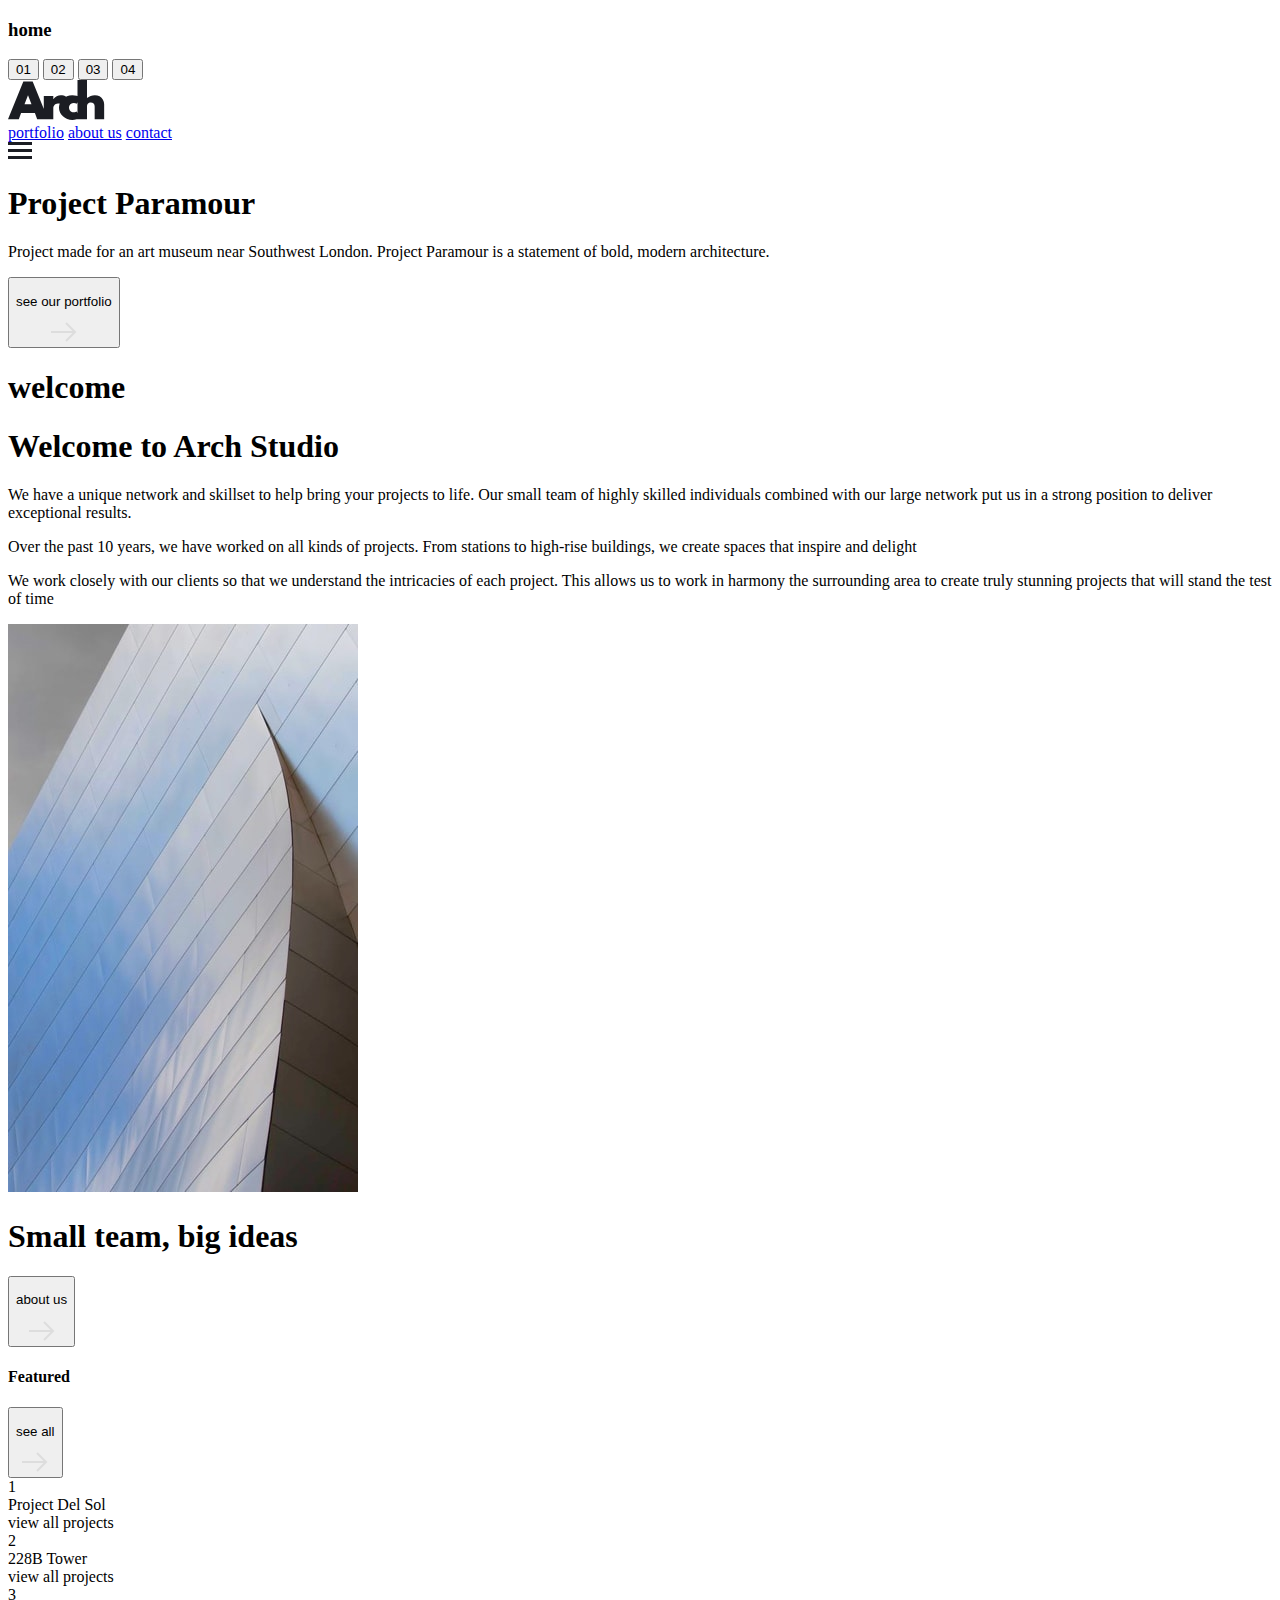
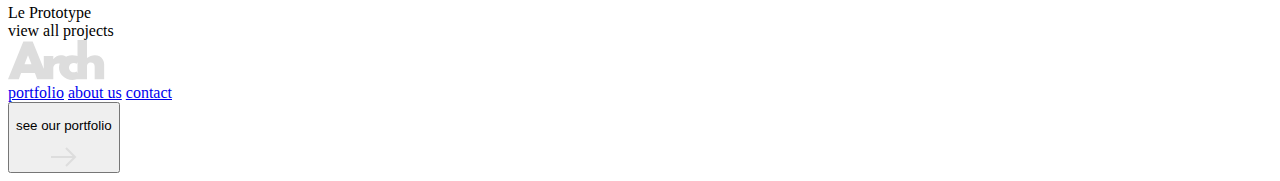
==== starter-code/index.html @ 4ba48455 "added index.html" ====
<!DOCTYPE html>
<html lang="en">

<head>
  <meta charset="UTF-8" />
  <meta name="viewport" content="width=device-width, initial-scale=1.0" />
  <link rel="stylesheet" href="/styles/index.css" />

  <link rel="icon" type="image/png" sizes="32x32" href="./assets/favicon-32x32.png" />

  <title>Frontend Mentor | Arch Studio Website Challenge</title>
</head>

<body>
  <div class="container">
    <!-- this container containers text and line -->
    <section class="top-left">
      <div class="fancy">
        <div class="line"></div>
        <h3 class="text-home">home</h3>
      </div>
      <div class="num_row">
        <button class="active">01</button>
        <button>02</button>
        <button>03</button>
        <button>04</button>
      </div>
    </section>

    <!-- the whole container body -->
    <section class="top-right mlmr">
      <div class="header">
        <div class="logo">
          <a href="#"><img src="./assets/logo.svg" alt="" /></a>
        </div>
        <div class="link-list">
          <a href="#">portfolio</a>
          <a href="#">about us</a>
          <a href="#">contact</a>
        </div>
        <div class="menu">
          <img src="./assets/icons/icon-hamburger.svg" alt="" id="menuId" />
        </div>
      </div>
    </section>

    <!-- PROJECT CONTENTS -->
    <section class="project_section mlmr">
      <div class="proj_img">
        <div class="proj_content">
          <div class="proj_text">
            <h1>Project <span>Paramour</span></h1>
            <p>
              Project made for an art museum near Southwest London. Project
              Paramour is a statement of bold, modern architecture.
            </p>
          </div>
          <div class="proj_btn">
            <button class="btn">
              <p>see our portfolio</p>
              <img src="/starter-code/assets/icons/icon-arrow.svg" alt="" />
            </button>
          </div>
        </div>
      </div>
    </section>

    <!-- SECTION TWO -->
    <section class="section_two mlmr">
      <!-- big welcome text -->
      <div class="big_welcome">
        <h1>welcome</h1>
      </div>
      <!-- section_two column paragraphs -->
      <div class="para">
        <!-- para-left -->
        <div class="para_left">
          <div>
            <h1 class="para_left_heading">
              Welcome to <span class="text_left_para">Arch Studio</span>
            </h1>
          </div>
          <div class="para_left_text">
            <p>
              We have a unique network and skillset to help bring your
              projects to life. Our small team of highly skilled individuals
              combined with our large network put us in a strong position to
              deliver exceptional results.
            </p>
            <p>
              Over the past 10 years, we have worked on all kinds of projects.
              From stations to high-rise buildings, we create spaces that
              inspire and delight
            </p>
            <p>
              We work closely with our clients so that we understand the
              intricacies of each project. This allows us to work in harmony
              the surrounding area to create truly stunning projects that will
              stand the test of time
            </p>
          </div>
        </div>
        <!-- para-right -->
        <div class="para_right">
          <img src="/starter-code/assets/home/desktop/image-welcome.jpg" alt="" />
        </div>
      </div>
    </section>

    <!-- SECTION THREE -->
    <section class="section_three mlmr">
      <div class="section_three_img">
        <div class="proj_content">
          <div class="proj_text three_three">
            <h1>Small team, <span class="text_left_para">big ideas</span></h1>
          </div>
          <div class="proj_btn">
            <button class="btn">
              <p>about us</p>
              <img src="/starter-code/assets/icons/icon-arrow.svg" alt="" />
            </button>
          </div>
        </div>
      </div>
    </section>

    <!-- SECTION FOUR -->
    <section class="section_four mlmr">
      <div class="section_four_heading">
        <h4 class="section_four_txt">Featured</h4>
      </div>
      <div class="proj_btn">
        <button class="btn">
          <p>see all</p>
          <img src="/starter-code/assets/icons/icon-arrow.svg" alt="" />
        </button>
      </div>
    </section>

    <!-- SECTION FIVE -->
    <section class="section_five mlmr">
      <div class="section_five_img">
        <div class="img_one five_img">
          <div class="section_five_num one_num">1</div>
          <div class="section_five_text">
            <div class="section_five_heading">Project Del Sol</div>
            <div class="section_five_info">view all projects</div>
          </div>
        </div>
        <div class="img_two five_img">
          <div class="section_five_num two_num">2</div>
          <div class="section_five_text">
            <div class="section_five_heading">228B Tower</div>
            <div class="section_five_info">view all projects</div>
          </div>
        </div>
        <div class="img_three five_img">
          <div class="section_five_num three_num">3</div>
          <div class="section_five_text">
            <div class="section_five_heading">Le Prototype</div>
            <div class="section_five_info">view all projects</div>
          </div>
        </div>
      </div>
    </section>

    <!-- FOOTER -->
    <footer class="footer mlmr">
      <div class="header bg_gray_header">
        <div class="logo logo_light">
          <a href="#"><img src="./assets/logo_light.svg" alt="" /></a>
        </div>
        <div class="link-list  bg_grey">
          <a href="#">portfolio</a>
          <a href="#">about us</a>
          <a href="#">contact</a>
        </div>
      </div>
      <div class="proj_btn">
        <button class="btn">
          <p>see our portfolio</p>
          <img src="/starter-code/assets/icons/icon-arrow.svg" alt="" />
        </button>
      </div>
    </footer>
  </div>
</body>

</html>

<!-- Home

Portfolio
About Us
Contact

Project Paramour

Project made for an art museum near Southwest London. Project Paramour is 
a statement of bold, modern architecture.

See Our Portfolio

Seraph Station

The Seraph Station project challenged us to design a unique station that would 
transport people through time. The result is a fresh and futuristic model 
inspired by space stations.

See Our Portfolio

Federal II Tower

A sequel theme project for a tower originally built in the 1800s. We achieved 
this with a striking look of brutal minimalism with modern touches.

See Our Portfolio

Trinity Bank Tower

Trinity Bank challenged us to make a concept for a 84 story building located 
in the middle of a city with a high earthquake frequency. For this project we 
used curves to blend design and stability to meet our objectives.

See Our Portfolio

01
02
03
04

Welcome

Welcome to Arch Studio

We have a unique network and skillset to help bring your projects to life. Our 
small team of highly skilled individuals combined with our large network put us 
in a strong position to deliver exceptional results.

Over the past 10 years, we have worked on all kinds of projects. From stations 
to high-rise buildings, we create spaces that inspire and delight.

We work closely with our clients so that we understand the intricacies of each 
project. This allows us to work in harmony the surrounding area to create truly 
stunning projects that will stand the test of time.

Small team, big ideas

About Us

Featured

See all

1
Project Del Sol
View All Projects

2
228B Tower
View All Projects

3
Le Prototype
View All Projects

Portfolio
About Us
Contact

See Our Portfolio -->
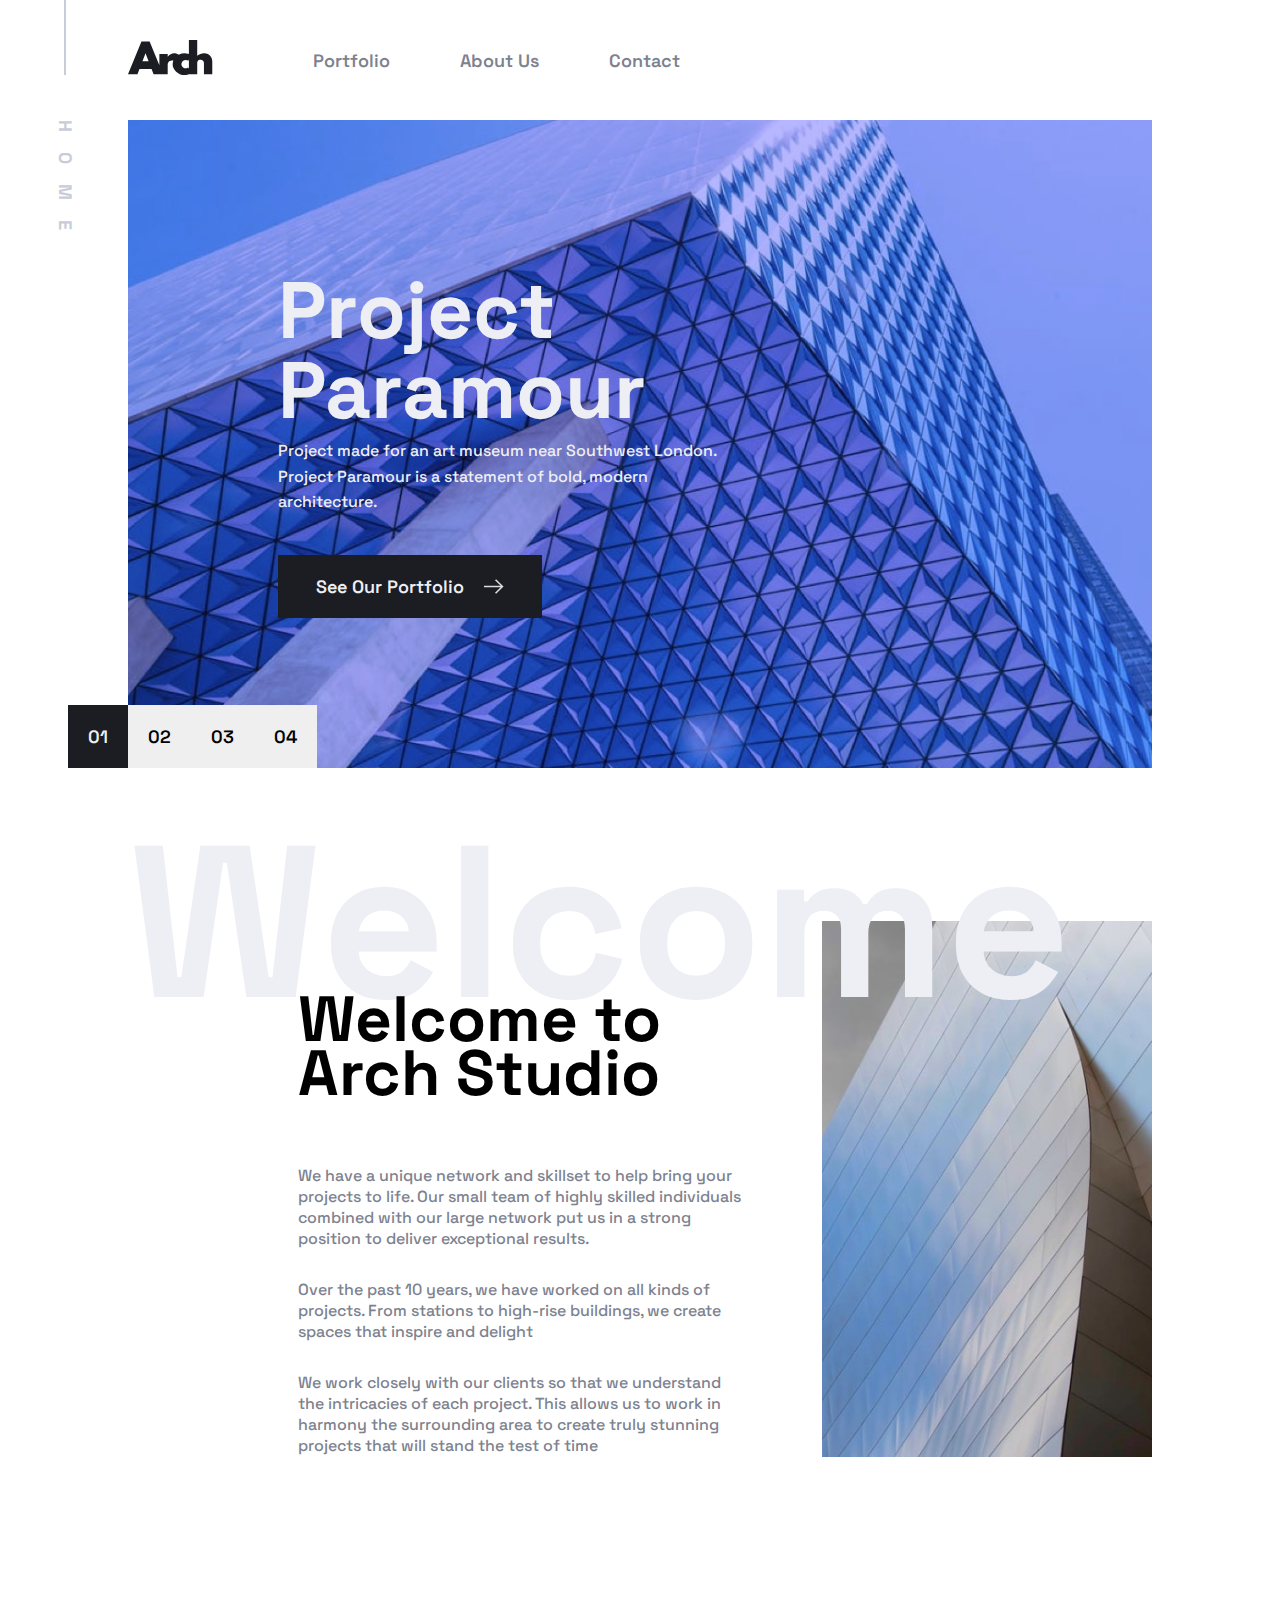
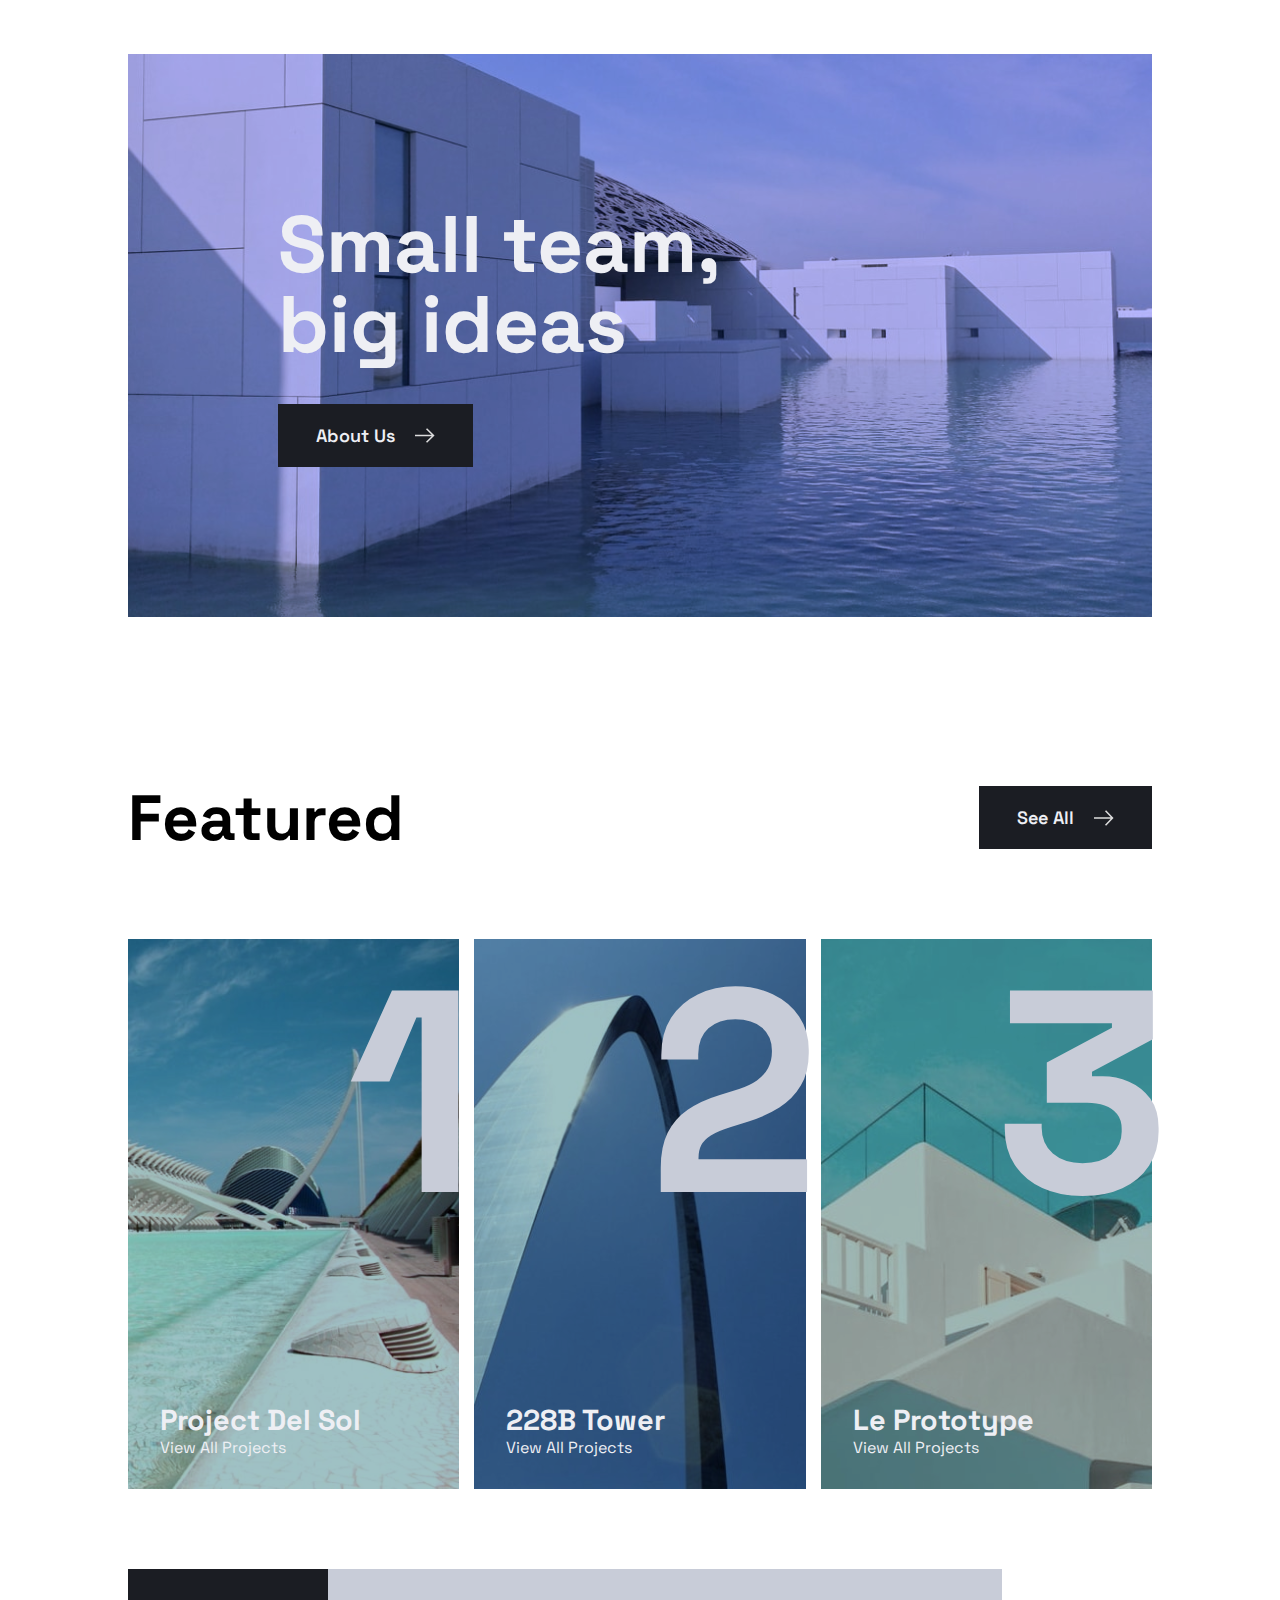
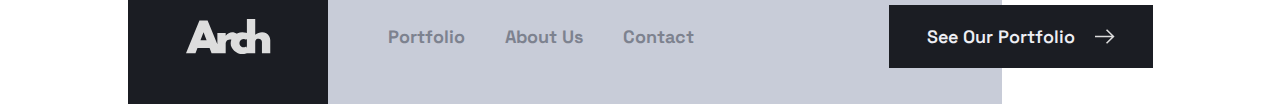
==== commit 69a1dee8: "updated index.css" ====
--- a/starter-code/index.html
+++ b/starter-code/index.html
@@ -1,191 +1,197 @@
 <!DOCTYPE html>
 <html lang="en">
-
-<head>
-  <meta charset="UTF-8" />
-  <meta name="viewport" content="width=device-width, initial-scale=1.0" />
-  <link rel="stylesheet" href="/styles/index.css" />
-
-  <link rel="icon" type="image/png" sizes="32x32" href="./assets/favicon-32x32.png" />
-
-  <title>Frontend Mentor | Arch Studio Website Challenge</title>
-</head>
-
-<body>
-  <div class="container">
-    <!-- this container containers text and line -->
-    <section class="top-left">
-      <div class="fancy">
-        <div class="line"></div>
-        <h3 class="text-home">home</h3>
-      </div>
-      <div class="num_row">
-        <button class="active">01</button>
-        <button>02</button>
-        <button>03</button>
-        <button>04</button>
-      </div>
-    </section>
-
-    <!-- the whole container body -->
-    <section class="top-right mlmr">
-      <div class="header">
-        <div class="logo">
-          <a href="#"><img src="./assets/logo.svg" alt="" /></a>
-        </div>
-        <div class="link-list">
-          <a href="#">portfolio</a>
-          <a href="#">about us</a>
-          <a href="#">contact</a>
-        </div>
-        <div class="menu">
-          <img src="./assets/icons/icon-hamburger.svg" alt="" id="menuId" />
-        </div>
-      </div>
-    </section>
-
-    <!-- PROJECT CONTENTS -->
-    <section class="project_section mlmr">
-      <div class="proj_img">
-        <div class="proj_content">
-          <div class="proj_text">
-            <h1>Project <span>Paramour</span></h1>
-            <p>
-              Project made for an art museum near Southwest London. Project
-              Paramour is a statement of bold, modern architecture.
-            </p>
-          </div>
-          <div class="proj_btn">
+  <head>
+    <meta charset="UTF-8" />
+    <meta name="viewport" content="width=device-width, initial-scale=1.0" />
+    <link rel="stylesheet" href="/styles/index.css" />
+
+    <link
+      rel="icon"
+      type="image/png"
+      sizes="32x32"
+      href="./assets/favicon-32x32.png"
+    />
+
+    <title>Frontend Mentor | Arch Studio Website Challenge</title>
+  </head>
+
+  <body>
+    <div class="container">
+      <!-- this container containers text and line -->
+      <section class="top-left">
+        <div class="fancy">
+          <div class="line"></div>
+          <h3 class="text-home">home</h3>
+        </div>
+        <div class="num_row">
+          <button class="active">01</button>
+          <button>02</button>
+          <button>03</button>
+          <button>04</button>
+        </div>
+      </section>
+
+      <!-- the whole container body -->
+      <section class="top-right mlmr">
+        <div class="header">
+          <div class="logo">
+            <a href="#"><img src="./assets/logo.svg" alt="" /></a>
+          </div>
+          <div class="link-list">
+            <a href="#">portfolio</a>
+            <a href="#">about us</a>
+            <a href="#">contact</a>
+          </div>
+          <div class="menu">
+            <img src="./assets/icons/icon-hamburger.svg" alt="" id="menuId" />
+          </div>
+        </div>
+      </section>
+
+      <!-- PROJECT CONTENTS -->
+      <section class="project_section mlmr">
+        <div class="proj_img">
+          <div class="proj_content">
+            <div class="proj_text">
+              <h1>Project <span>Paramour</span></h1>
+              <p>
+                Project made for an art museum near Southwest London. Project
+                Paramour is a statement of bold, modern architecture.
+              </p>
+            </div>
+            <div class="proj_btn">
+              <button class="btn">
+                <p>see our portfolio</p>
+                <img src="/starter-code/assets/icons/icon-arrow.svg" alt="" />
+              </button>
+            </div>
+          </div>
+        </div>
+      </section>
+
+      <!-- SECTION TWO -->
+      <section class="section_two mlmr">
+        <!-- big welcome text -->
+        <div class="big_welcome">
+          <h1>welcome</h1>
+        </div>
+        <!-- section_two column paragraphs -->
+        <div class="para">
+          <!-- para-left -->
+          <div class="para_left">
+            <div>
+              <h1 class="para_left_heading">
+                Welcome to <span class="text_left_para">Arch Studio</span>
+              </h1>
+            </div>
+            <div class="para_left_text">
+              <p>
+                We have a unique network and skillset to help bring your
+                projects to life. Our small team of highly skilled individuals
+                combined with our large network put us in a strong position to
+                deliver exceptional results.
+              </p>
+              <p>
+                Over the past 10 years, we have worked on all kinds of projects.
+                From stations to high-rise buildings, we create spaces that
+                inspire and delight
+              </p>
+              <p>
+                We work closely with our clients so that we understand the
+                intricacies of each project. This allows us to work in harmony
+                the surrounding area to create truly stunning projects that will
+                stand the test of time
+              </p>
+            </div>
+          </div>
+          <!-- para-right -->
+          <div class="para_right">
+            <img
+              src="/starter-code/assets/home/desktop/image-welcome.jpg"
+              alt=""
+            />
+          </div>
+        </div>
+      </section>
+
+      <!-- SECTION THREE -->
+      <section class="section_three mlmr">
+        <div class="section_three_img">
+          <div class="proj_content">
+            <div class="proj_text three_three">
+              <h1>Small team, <span class="text_left_para">big ideas</span></h1>
+            </div>
+            <div class="proj_btn">
+              <button class="btn">
+                <p>about us</p>
+                <img src="/starter-code/assets/icons/icon-arrow.svg" alt="" />
+              </button>
+            </div>
+          </div>
+        </div>
+      </section>
+
+      <!-- SECTION FOUR -->
+      <section class="section_four mlmr">
+        <div class="section_four_heading">
+          <h4 class="section_four_txt">Featured</h4>
+        </div>
+        <div class="proj_btn">
+          <button class="btn">
+            <p>see all</p>
+            <img src="/starter-code/assets/icons/icon-arrow.svg" alt="" />
+          </button>
+        </div>
+      </section>
+
+      <!-- SECTION FIVE -->
+      <section class="section_five mlmr">
+        <div class="section_five_img">
+          <div class="img_one five_img">
+            <div class="section_five_num one_num">1</div>
+            <div class="section_five_text">
+              <div class="section_five_heading">Project Del Sol</div>
+              <div class="section_five_info">view all projects</div>
+            </div>
+          </div>
+          <div class="img_two five_img">
+            <div class="section_five_num two_num">2</div>
+            <div class="section_five_text">
+              <div class="section_five_heading">228B Tower</div>
+              <div class="section_five_info">view all projects</div>
+            </div>
+          </div>
+          <div class="img_three five_img">
+            <div class="section_five_num three_num">3</div>
+            <div class="section_five_text">
+              <div class="section_five_heading">Le Prototype</div>
+              <div class="section_five_info">view all projects</div>
+            </div>
+          </div>
+        </div>
+      </section>
+
+      <!-- FOOTER -->
+      <footer class="mlmr">
+        <div class="footer_sec">
+          <div class="logo_f">
+            <img src="./assets/logo_light.svg" alt="" />
+          </div>
+          <div class="footer_links">
+            <a href="#">portfolio</a>
+            <a href="#">about us</a>
+            <a href="#">contact</a>
+          </div>
+          <div class="proj_btn2">
             <button class="btn">
               <p>see our portfolio</p>
               <img src="/starter-code/assets/icons/icon-arrow.svg" alt="" />
             </button>
           </div>
         </div>
-      </div>
-    </section>
-
-    <!-- SECTION TWO -->
-    <section class="section_two mlmr">
-      <!-- big welcome text -->
-      <div class="big_welcome">
-        <h1>welcome</h1>
-      </div>
-      <!-- section_two column paragraphs -->
-      <div class="para">
-        <!-- para-left -->
-        <div class="para_left">
-          <div>
-            <h1 class="para_left_heading">
-              Welcome to <span class="text_left_para">Arch Studio</span>
-            </h1>
-          </div>
-          <div class="para_left_text">
-            <p>
-              We have a unique network and skillset to help bring your
-              projects to life. Our small team of highly skilled individuals
-              combined with our large network put us in a strong position to
-              deliver exceptional results.
-            </p>
-            <p>
-              Over the past 10 years, we have worked on all kinds of projects.
-              From stations to high-rise buildings, we create spaces that
-              inspire and delight
-            </p>
-            <p>
-              We work closely with our clients so that we understand the
-              intricacies of each project. This allows us to work in harmony
-              the surrounding area to create truly stunning projects that will
-              stand the test of time
-            </p>
-          </div>
-        </div>
-        <!-- para-right -->
-        <div class="para_right">
-          <img src="/starter-code/assets/home/desktop/image-welcome.jpg" alt="" />
-        </div>
-      </div>
-    </section>
-
-    <!-- SECTION THREE -->
-    <section class="section_three mlmr">
-      <div class="section_three_img">
-        <div class="proj_content">
-          <div class="proj_text three_three">
-            <h1>Small team, <span class="text_left_para">big ideas</span></h1>
-          </div>
-          <div class="proj_btn">
-            <button class="btn">
-              <p>about us</p>
-              <img src="/starter-code/assets/icons/icon-arrow.svg" alt="" />
-            </button>
-          </div>
-        </div>
-      </div>
-    </section>
-
-    <!-- SECTION FOUR -->
-    <section class="section_four mlmr">
-      <div class="section_four_heading">
-        <h4 class="section_four_txt">Featured</h4>
-      </div>
-      <div class="proj_btn">
-        <button class="btn">
-          <p>see all</p>
-          <img src="/starter-code/assets/icons/icon-arrow.svg" alt="" />
-        </button>
-      </div>
-    </section>
-
-    <!-- SECTION FIVE -->
-    <section class="section_five mlmr">
-      <div class="section_five_img">
-        <div class="img_one five_img">
-          <div class="section_five_num one_num">1</div>
-          <div class="section_five_text">
-            <div class="section_five_heading">Project Del Sol</div>
-            <div class="section_five_info">view all projects</div>
-          </div>
-        </div>
-        <div class="img_two five_img">
-          <div class="section_five_num two_num">2</div>
-          <div class="section_five_text">
-            <div class="section_five_heading">228B Tower</div>
-            <div class="section_five_info">view all projects</div>
-          </div>
-        </div>
-        <div class="img_three five_img">
-          <div class="section_five_num three_num">3</div>
-          <div class="section_five_text">
-            <div class="section_five_heading">Le Prototype</div>
-            <div class="section_five_info">view all projects</div>
-          </div>
-        </div>
-      </div>
-    </section>
-
-    <!-- FOOTER -->
-    <footer class="footer mlmr">
-      <div class="header bg_gray_header">
-        <div class="logo logo_light">
-          <a href="#"><img src="./assets/logo_light.svg" alt="" /></a>
-        </div>
-        <div class="link-list  bg_grey">
-          <a href="#">portfolio</a>
-          <a href="#">about us</a>
-          <a href="#">contact</a>
-        </div>
-      </div>
-      <div class="proj_btn">
-        <button class="btn">
-          <p>see our portfolio</p>
-          <img src="/starter-code/assets/icons/icon-arrow.svg" alt="" />
-        </button>
-      </div>
-    </footer>
-  </div>
-</body>
-
+      </footer>
+    </div>
+  </body>
 </html>
 
 <!-- Home
@@ -268,4 +274,4 @@
 About Us
 Contact
 
-See Our Portfolio -->+See Our Portfolio -->
--- a/styles/index.css
+++ b/styles/index.css
@@ -0,0 +1,489 @@
+/* CUSTOM FONT FAMILY == SPACE-GROTESK */
+@font-face {
+  font-family: "font";
+  src: url("/starter-code/assets/fonts/space-grotesk-font/SpaceGrotesk-VariableFont_wght.ttf");
+}
+
+/* @import url('https://fonts.googleapis.com/css2?family=Spartan:wght@400;500;700&display=swap'); */
+
+/* EVERYTHING */
+* {
+  font-family: "font";
+  max-width: 1440px;
+  padding: 0;
+  margin: 0;
+  box-sizing: border-box;
+  /* line-height: 1.2; */
+  list-style: none;
+  scroll-behavior: smooth;
+  text-decoration: none;
+}
+
+/* HTML DOC */
+html {
+  overflow-x: hidden;
+}
+
+/* BODY TAG */
+body {
+  background-color: #fff;
+  height: 100vh;
+}
+
+/* REUSABLES */
+/* VARIABLES */
+:root {
+  --very-dark-blue: #1b1d23;
+  --dark-grey: #60636d;
+  --medium-grey: #7d828f;
+  --light-grey: #c8ccd8;
+  --very-light-grey: #eeeff4;
+  --red-errors: #df5656;
+}
+
+/* DOCUMENT MARGIN */
+.mlmr {
+  margin-left: 8rem;
+  margin-right: 8rem;
+}
+
+img {
+  object-fit: cover;
+  width: 100%;
+}
+
+.btn {
+  display: flex;
+  justify-content: center;
+  align-items: center;
+  background-color: var(--very-dark-blue);
+  color: var(--very-light-grey);
+  text-transform: capitalize;
+  gap: 20px;
+  padding: 18px 36px;
+  border: 2px solid transparent;
+  font-size: 18px;
+  font-weight: 600;
+  transition: 0.4s ease-in-out;
+  text-wrap: nowrap;
+}
+
+.btn img {
+  width: 20px;
+}
+
+button:hover {
+  background-color: var(--medium-grey);
+  color: var(--light-grey);
+  cursor: pointer;
+}
+
+/* TOP LEFT "FANCY" CONTAINER */
+.top-left {
+  position: absolute;
+  display: flex;
+  flex-direction: column;
+  align-items: center;
+  justify-content: center;
+}
+
+.fancy {
+  display: flex;
+  flex-direction: column;
+  align-items: center;
+  justify-content: center;
+  gap: 98px;
+}
+
+.line {
+  width: 2px;
+  height: 75px;
+  background-color: var(--light-grey);
+}
+
+.text-home {
+  color: var(--light-grey);
+  font-size: large;
+  text-transform: uppercase;
+  letter-spacing: 20px;
+  transform: rotate(90deg);
+}
+
+.num_row {
+  display: flex;
+  justify-content: center;
+  align-items: center;
+  position: absolute;
+  top: 705px;
+  left: 68px;
+  z-index: 1000;
+}
+
+.num_row .active {
+  background-color: var(--very-dark-blue);
+  color: var(--very-light-grey);
+}
+
+.num_row > button {
+  border-color: transparent;
+  padding: 18px;
+  cursor: pointer;
+  font-size: 18px;
+  font-weight: 600;
+}
+
+/* TOP RIGHT "EVERYTHING" CONTAINER */
+.header {
+  /* margin: 0 8rem 40px 8rem; */
+  margin-top: 0;
+  margin-bottom: 40px;
+  padding-top: 2.5rem;
+  display: flex;
+  justify-content: start;
+  align-items: center;
+  gap: 100px;
+}
+
+.logo img {
+  width: 85px;
+}
+
+.link-list {
+  display: flex;
+  justify-content: center;
+  align-items: center;
+  gap: 70px;
+}
+
+.link-list a {
+  color: var(--medium-grey);
+  text-transform: capitalize;
+  font-size: 18px;
+  font-weight: 600;
+  text-wrap: nowrap;
+  transition: 0.4s ease-in-out;
+}
+
+.link-list a:hover {
+  color: var(--very-dark-blue);
+}
+
+.menu img {
+  width: 20px;
+  display: none;
+}
+
+/* PROJECT CONTENTS */
+.project_section {
+  /* position: relative; */
+  margin-bottom: 6rem;
+}
+
+.proj_img {
+  position: relative;
+  /* margin: 0 8rem 40px 8rem; */
+  margin-top: 0;
+  margin-bottom: 40px;
+  background-image: url("/starter-code/assets/home/desktop/image-hero-paramour.jpg");
+  background-size: cover;
+  background-repeat: no-repeat;
+  background-color: #b7b7ff;
+  background-blend-mode: multiply;
+  padding: 150px;
+}
+
+.proj_content {
+  max-width: 180px;
+}
+
+.proj_text {
+  margin-bottom: 2.5rem;
+  padding: 0;
+}
+
+.proj_text h1 {
+  font-size: 5rem;
+  font-weight: 800;
+  color: var(--very-light-grey);
+  line-height: 1;
+  margin-bottom: 0.5rem;
+}
+
+.proj_text p {
+  font-weight: 500;
+  color: var(--very-light-grey);
+  width: 450px;
+  line-height: 1.6;
+}
+
+/* SECTION TWO */
+.section_two {
+  /* margin: 0 8rem 80px 8rem; */
+  margin-top: 0;
+  margin-bottom: 80px;
+  padding: 0;
+  position: relative;
+}
+
+.big_welcome h1 {
+  position: absolute;
+  margin-top: -5rem;
+  font-weight: bolder;
+  text-transform: capitalize;
+  font-size: 13.5rem;
+  color: var(--very-light-grey);
+  z-index: 1;
+  text-align: left;
+}
+
+.para {
+  display: flex;
+  gap: 80px;
+}
+
+.para_left {
+  margin-left: 10.6rem;
+  margin-top: 8rem;
+  width: 800px;
+}
+
+.para_left_heading,
+.para_left_text {
+  text-align: left;
+}
+
+.para_left_heading {
+  position: absolute;
+  font-size: 4rem;
+  font-weight: 800;
+  line-height: 3.4rem;
+  z-index: 100;
+  margin-bottom: 4rem;
+}
+
+.para_left_text {
+  margin-top: 10.8rem;
+  display: flex;
+  flex-direction: column;
+  gap: 30px;
+}
+
+.para_left_text p {
+  color: var(--medium-grey);
+  font-weight: 500;
+}
+
+.text_left_para {
+  display: block;
+}
+
+.para_right img {
+  margin-top: 3.6rem;
+  width: 330px;
+}
+
+/* SECTION THREE */
+.section_three {
+  margin-top: 12rem;
+}
+
+.section_three_img {
+  /* margin: 0 8rem 160px 8rem; */
+  margin-top: 0;
+  margin-bottom: 160px;
+  background-image: url("/starter-code/assets/home/desktop/image-small-team.jpg");
+  background-size: cover;
+  background-repeat: no-repeat;
+  background-color: #b7b7ff;
+  background-blend-mode: multiply;
+  padding: 150px;
+}
+
+.proj_text h1 {
+  width: 580px;
+}
+
+/* SECTION FOUR */
+.section_four {
+  /* margin: 0 8rem 80px 8rem; */
+  margin-top: 0;
+  margin-bottom: 80px;
+  display: flex;
+  align-items: center;
+  justify-content: space-between;
+}
+
+.section_four h4 {
+  font-weight: 800;
+  font-size: 4rem;
+}
+
+/* SECTION FIVE */
+.section_five {
+  /* margin: 0 8rem 80px 8rem; */
+  margin-top: 0;
+  margin-bottom: 80px;
+}
+
+.section_five_img {
+  display: flex;
+  align-items: center;
+  /* justify-content: space-between; */
+  gap: 15px;
+}
+
+div.five_img {
+  position: relative;
+  height: 550px;
+  width: 385px;
+  background-size: cover;
+  background-repeat: no-repeat;
+  background-color: #8cb5b8d5;
+  background-blend-mode: multiply;
+  z-index: 1000;
+}
+
+.img_one {
+  background-image: url("/starter-code/assets/portfolio/desktop/image-del-sol.jpg");
+}
+
+.img_two {
+  background-image: url("/starter-code/assets/portfolio/desktop/image-228b.jpg");
+}
+
+.img_three {
+  background-image: url("/starter-code/assets/portfolio/desktop/image-prototype.jpg");
+}
+
+div.section_five_num {
+  position: absolute;
+  top: -30px;
+  font-size: 18rem;
+  font-weight: 800;
+  color: var(--light-grey);
+}
+
+.one_num {
+  right: -18px;
+}
+
+.two_num {
+  right: -14px;
+}
+
+.three_num {
+  right: -18px;
+}
+
+.section_five_text {
+  z-index: 1000;
+  display: flex;
+  flex-direction: column;
+  line-height: 1.2;
+  margin-left: 2rem;
+  margin-top: 29rem;
+  color: var(--very-light-grey);
+}
+
+.section_five_heading {
+  font-size: 1.8rem;
+  font-weight: 700;
+}
+
+.section_five_info {
+  font-weight: 400;
+  text-transform: capitalize;
+}
+
+/* FOOTER */
+.footer_sec {
+  display: flex;
+  /* gap: 40px; */
+  align-items: center;
+  position: relative;
+}
+
+.logo_f {
+  background-color: var(--very-dark-blue);
+  flex-basis: 200px;
+  padding: 50px 20px;
+  align-items: center;
+  display: flex;
+  justify-content: center;
+}
+
+.logo_f img {
+  width: 85px;
+}
+
+.footer_links {
+  display: flex;
+  gap: 40px;
+  background-color: var(--light-grey);
+  padding: 56px 60px;
+  flex: 1;
+  justify-content: flex-start;
+  margin-right: 150px;
+  /* margin-left: 10px; */
+}
+
+
+.footer_links a {
+  color: var(--medium-grey);
+  text-transform: capitalize;
+  font-size: 18px;
+  font-weight: bold;
+  text-wrap: nowrap;
+}
+
+.proj_btn2 {
+  position: absolute;
+  right: -1px;
+}
+
+/* .footer .proj_btn{
+} */
+/* .bg_grey{
+    display: flex;
+    justify-content: flex-start;
+    align-items: center;
+    gap: 100px;
+    padding: 60px 385px 60px 40px;
+}
+
+.footer_left .logo img{
+    width: 85px;
+}
+
+.bg_grey{
+    background-color: var(--light-grey);
+}
+
+.footer_left{
+    position: relative;
+}
+
+.btn_footer{
+    position: absolute;
+    right:0.1rem;
+    z-index: 1000;
+} */
+
+#container {
+  max-width: 1200px;
+}
+
+/* RESPONSIVENESS MEDIA QUERIES */
+/* tablet portrait - no num_row,no para_right image */
+@media (min-width: 768px) and (max-width: 1023px) {
+  * {
+    background-color: red;
+  }
+}
+
+/* mobile portrait */
+@media (max-width: 767px) {
+  * {
+    background-color: green;
+  }
+}
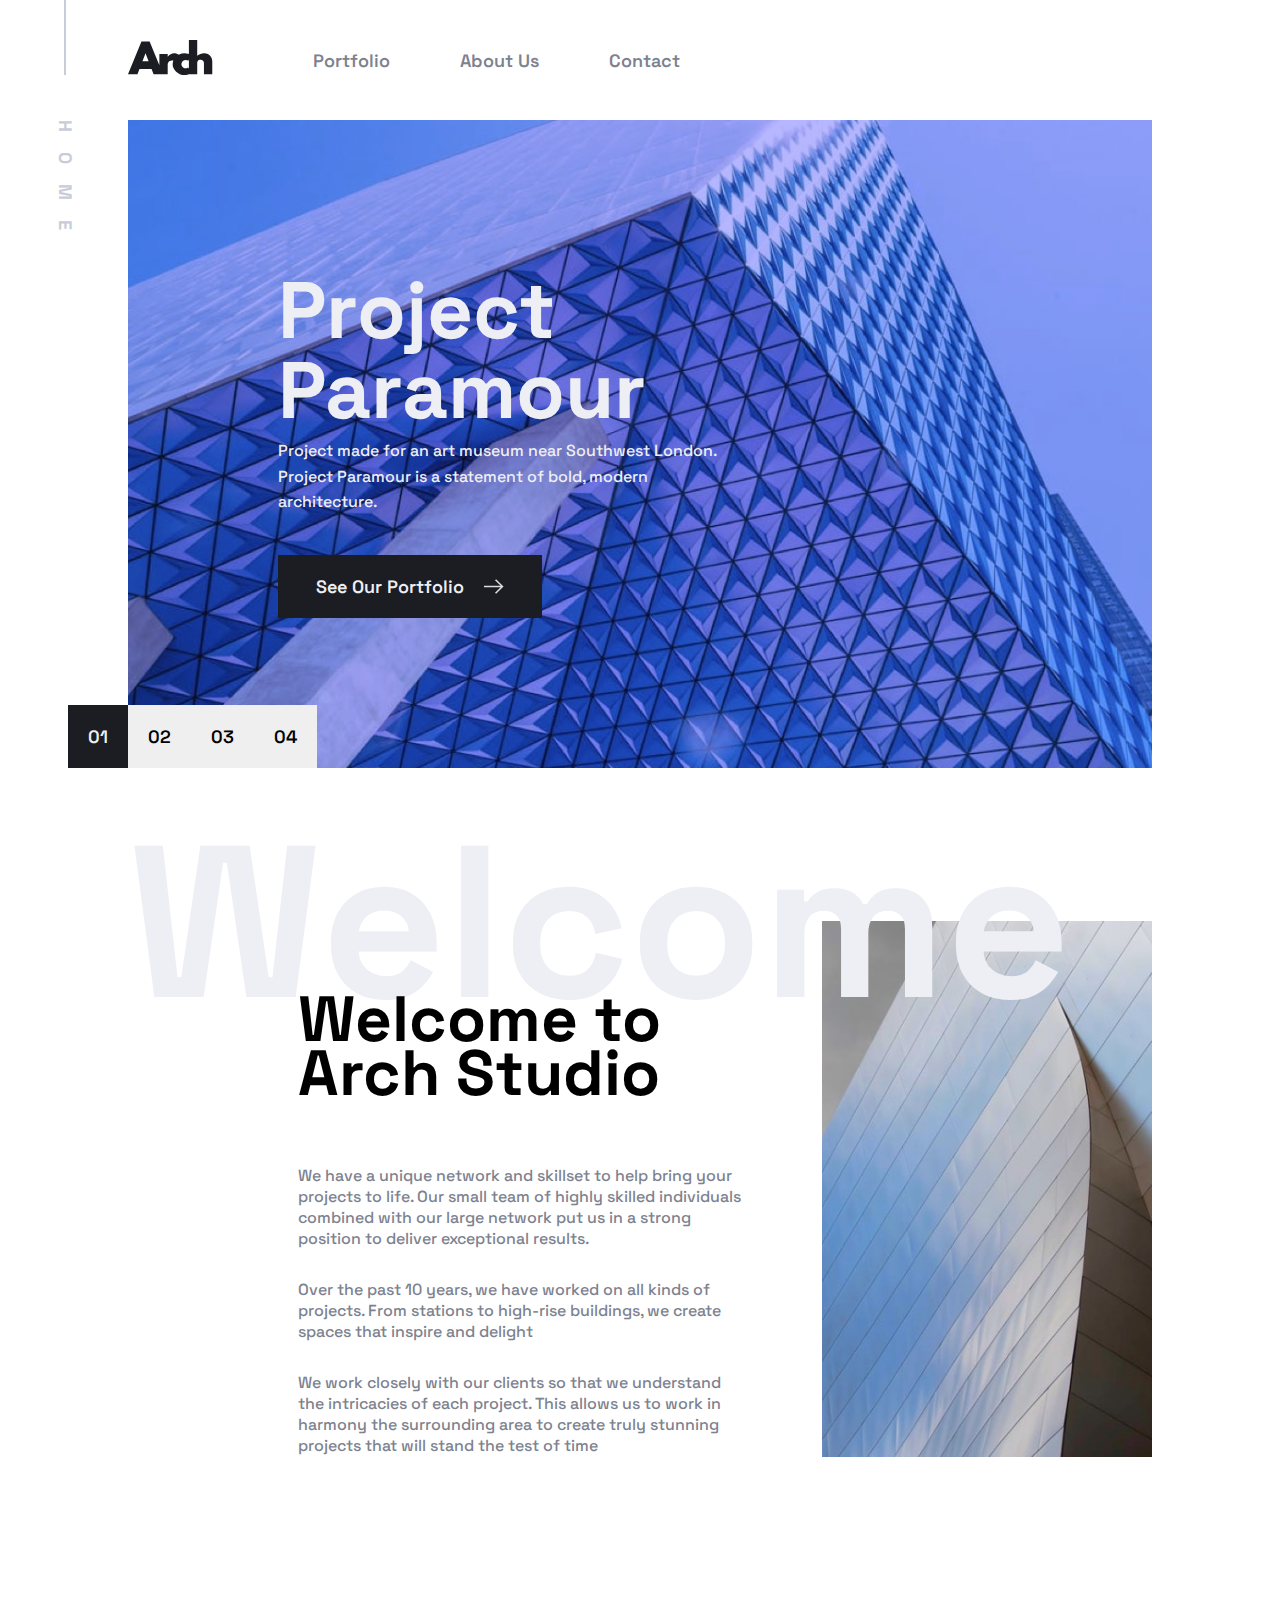
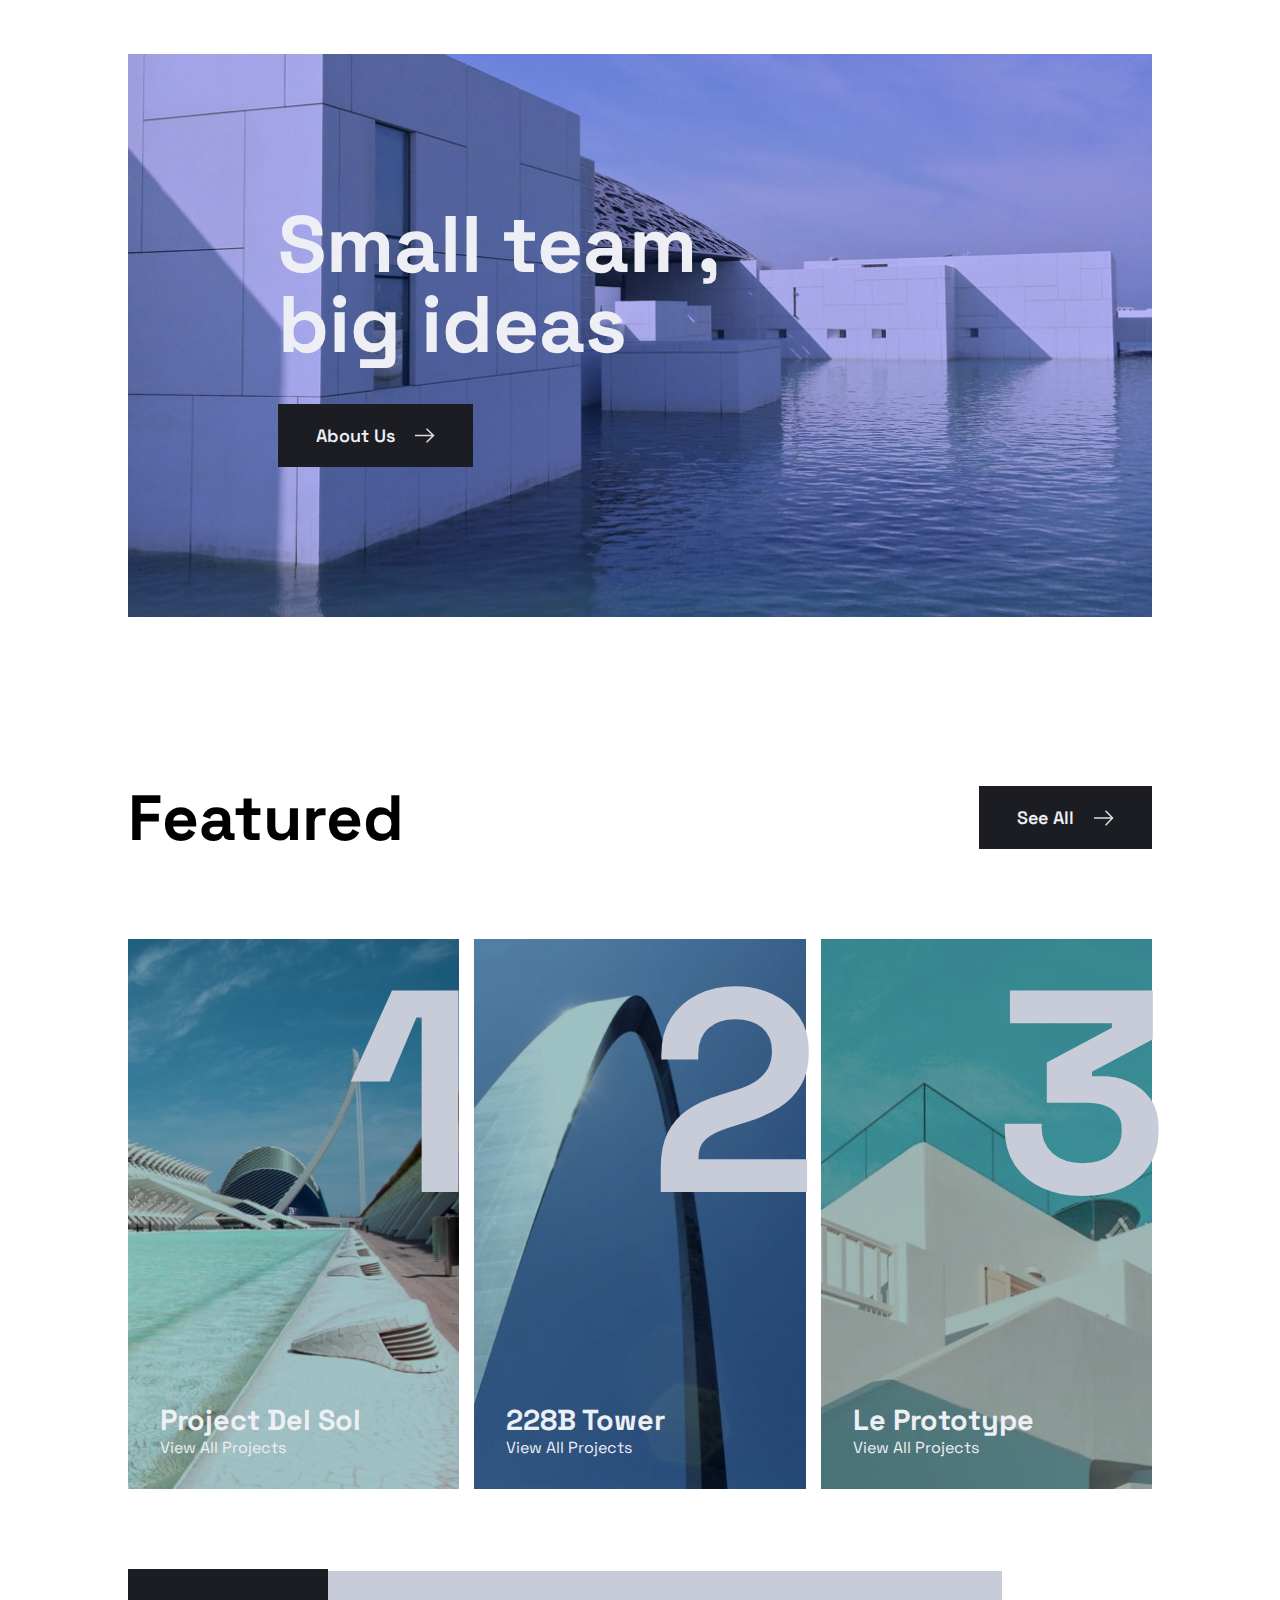
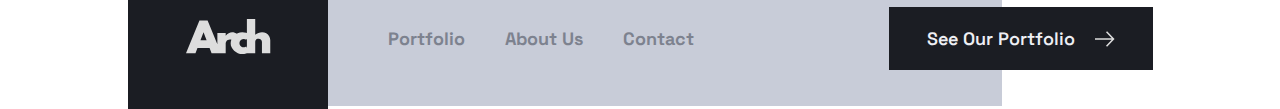
==== commit 448b3825: "updated index.html" ====
--- a/starter-code/index.html
+++ b/starter-code/index.html
@@ -5,14 +5,9 @@
     <meta name="viewport" content="width=device-width, initial-scale=1.0" />
     <link rel="stylesheet" href="/styles/index.css" />
 
-    <link
-      rel="icon"
-      type="image/png"
-      sizes="32x32"
-      href="./assets/favicon-32x32.png"
-    />
-
-    <title>Frontend Mentor | Arch Studio Website Challenge</title>
+    <link rel="icon" type="image/png" sizes="32x32" href="./assets/favicon-32x32.png" />
+
+    <title>Home | Frontend Mentor | Arch Studio Website Challenge</title>
   </head>
 
   <body>
@@ -175,7 +170,7 @@
       <footer class="mlmr">
         <div class="footer_sec">
           <div class="logo_f">
-            <img src="./assets/logo_light.svg" alt="" />
+            <a href="#"><img src="./assets/logo_light.svg" alt="" /></a>
           </div>
           <div class="footer_links">
             <a href="#">portfolio</a>
--- a/styles/index.css
+++ b/styles/index.css
@@ -7,27 +7,27 @@
 /* @import url('https://fonts.googleapis.com/css2?family=Spartan:wght@400;500;700&display=swap'); */
 
 /* EVERYTHING */
-* {
-  font-family: "font";
-  max-width: 1440px;
-  padding: 0;
-  margin: 0;
-  box-sizing: border-box;
-  /* line-height: 1.2; */
-  list-style: none;
-  scroll-behavior: smooth;
-  text-decoration: none;
+*{
+    font-family: "font";
+    max-width: 1440px;
+    padding: 0;
+    margin: 0;
+    box-sizing: border-box;
+    /* line-height: 1.2; */
+    list-style: none;
+    scroll-behavior: smooth;
+    text-decoration: none;
 }
 
 /* HTML DOC */
-html {
-  overflow-x: hidden;
+html{
+    overflow-x: hidden;
 }
 
 /* BODY TAG */
-body {
-  background-color: #fff;
-  height: 100vh;
+body{
+    background-color: #fff;
+    height: 100vh;
 }
 
 /* REUSABLES */
@@ -427,7 +427,6 @@
   /* margin-left: 10px; */
 }
 
-
 .footer_links a {
   color: var(--medium-grey);
   text-transform: capitalize;
@@ -440,50 +439,3 @@
   position: absolute;
   right: -1px;
 }
-
-/* .footer .proj_btn{
-} */
-/* .bg_grey{
-    display: flex;
-    justify-content: flex-start;
-    align-items: center;
-    gap: 100px;
-    padding: 60px 385px 60px 40px;
-}
-
-.footer_left .logo img{
-    width: 85px;
-}
-
-.bg_grey{
-    background-color: var(--light-grey);
-}
-
-.footer_left{
-    position: relative;
-}
-
-.btn_footer{
-    position: absolute;
-    right:0.1rem;
-    z-index: 1000;
-} */
-
-#container {
-  max-width: 1200px;
-}
-
-/* RESPONSIVENESS MEDIA QUERIES */
-/* tablet portrait - no num_row,no para_right image */
-@media (min-width: 768px) and (max-width: 1023px) {
-  * {
-    background-color: red;
-  }
-}
-
-/* mobile portrait */
-@media (max-width: 767px) {
-  * {
-    background-color: green;
-  }
-}
